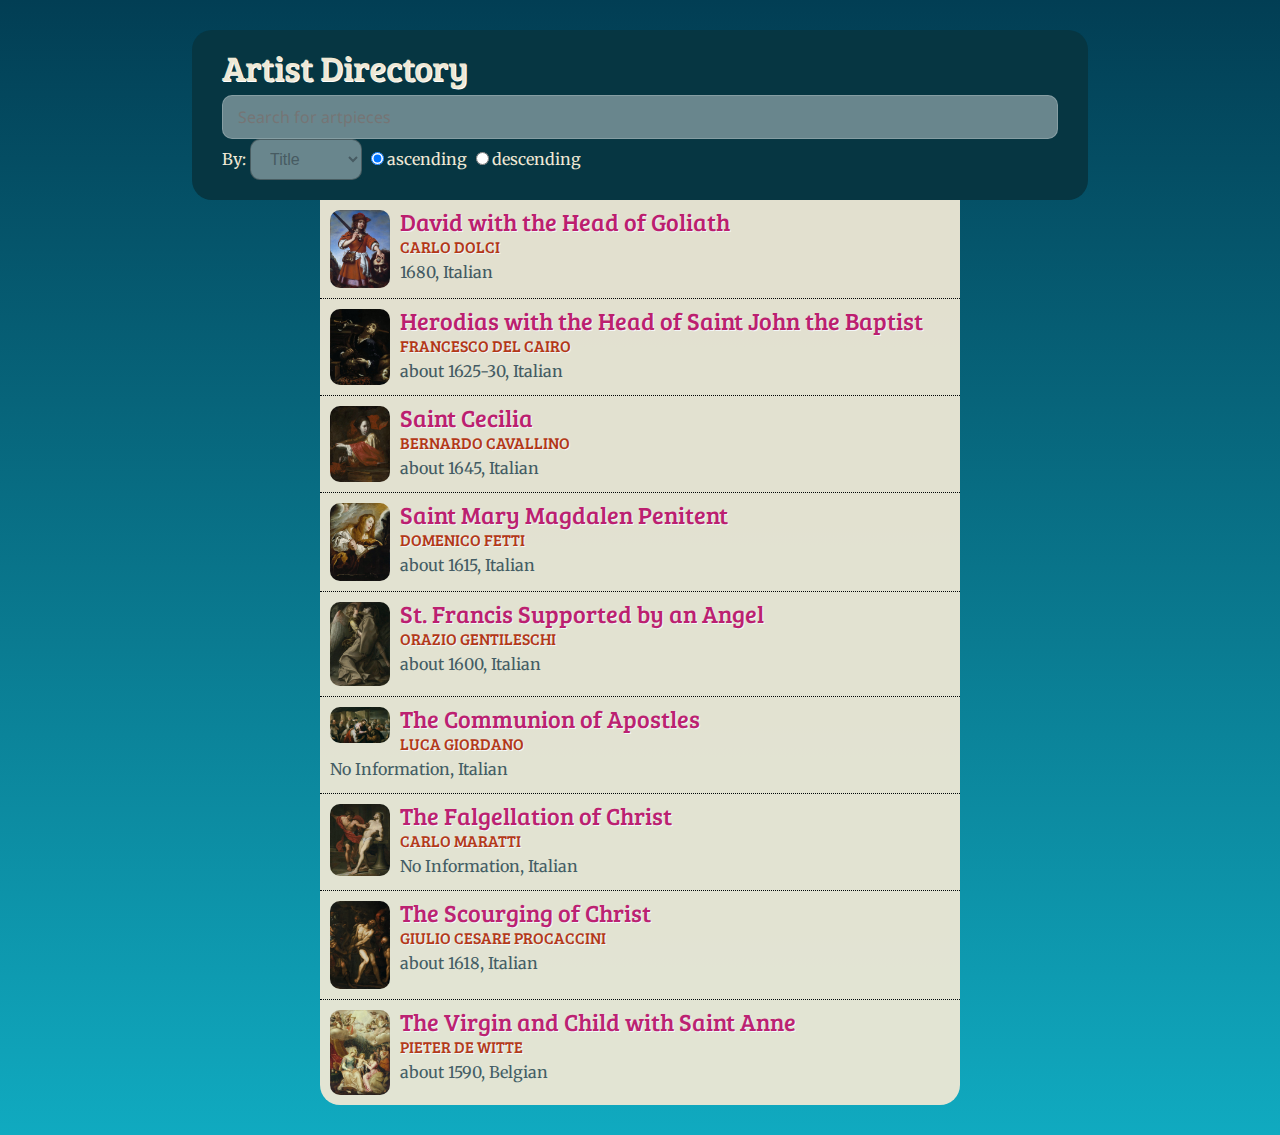
==== index.html @ dbaea30b "Initial commit" ====
<!doctype html>
<html lang="en" ng-app="vmfa">
<head>
	<meta charset="UTF-8">
	<title>Virtual Museum of Fine Art</title>
	<script src="lib/angular.min.js"></script>
	<script src="lib/angular-route.min.js"></script>
	
	<script src="js/v_app.js"></script>
	<script src="js/v_controller.js"></script>
	<link rel="stylesheet" href="css/style.css">
</head>	
<body>

<div class="main" ng-view></div>


</body>

</html>
---- css/style.css ----
/* @override 
  http://planetoftheweb.com/_/css/styles.css */

@import url("http://fonts.googleapis.com/css?family=Bree+Serif|Merriweather:400,300,700,900|Droid+Sans:400,700");

/* Reset Styles */

html, body, div, span, applet, object, iframe,
h1, h2, h3, h4, h5, h6, p, blockquote, pre,
a, abbr, acronym, address, big, cite, code,
del, dfn, em, img, ins, kbd, q, s, samp,
small, strike, strong, sub, sup, tt, var,
b, u, i, center,
dl, dt, dd, ol, ul, li,
fieldset, form, label, legend,
table, caption, tbody, tfoot, thead, tr, th, td,
article, aside, canvas, details, embed,
figure, figcaption, footer, header, hgroup,
menu, nav, output, ruby, section, summary,
time, mark, audio, video {
  margin: 0;
  padding: 0;
  border: 0;
  font: inherit;
  font-size: 100%;
  vertical-align: baseline; }

html {
  line-height: 1; }

ol, ul {
  list-style: none; }

table {
  border-collapse: collapse;
  border-spacing: 0; }

caption, th, td {
  text-align: left;
  font-weight: normal;
  vertical-align: middle; }

q, blockquote {
  quotes: none; }

  q:before, q:after, blockquote:before, blockquote:after {
    content: "";
    content: none; }

a img {
  border: none; }

article, aside, details, figcaption, figure, footer, header, hgroup, menu, nav, section, summary {
	display: block;
}

* {
  -webkit-box-sizing: border-box;
  -moz-box-sizing: border-box;
  box-sizing: border-box; }


/* Base Styles */

.cf:before,
.cf:after {
    content: " "; /* 1 */
    display: table; /* 2 */
}

.cf:after {
    clear: both;
}

html {
  background-color: #023E54; 
  background-image: url(images/fallback-gradient.png); 
  background-image: -webkit-gradient(linear, 0% 0%, 0% 100%, from(#023E54), to(#10AAC0));
  background-image: -webkit-linear-gradient(top, #023E54, #10AAC0); 
  background-image: -moz-linear-gradient(top, #023E54, #10AAC0);
  background-image: -o-linear-gradient(top, #023E54, #10AAC0);
  min-height: 100%;
  height: auto;
}

body  {
  font-family: Merriweather, serif;
  font-size: 1rem;
  line-height: 160%;
  /**zoom: 1; */
}


h1, h2, h3, h4, h5, h6 {
  font-family: 'Bree Serif', serif;
  font-weight: normal;
  color: #475b62;
  text-shadow: 1px 1px rgb(255,255,255, 1);
}

a {
  color: #145266;
  font-family: Bree Serif, serif;
}

h1 {
	color: #145266;
	font-size: 2.2rem;
	line-height: 100%;
	margin-bottom: 10px;
}

h2 {
	color: #c61c6f;
	font-size: 1.5rem;
	line-height: 100%;
	margin-bottom: 5px;
}

h3 {
	color: #bd3613;
	line-height: 100%;
	margin-bottom: 5px;
}
h4 {
	color: #bd3613;
	line-height: 100%;
	margin-bottom: 5px;
}

p {
  /*line-height: 1.3rem; */
  color: #475B62;
  margin-bottom: 10px;
  font-family: 'Merriweather';
}

a.small {
  line-height: 100%;
  font-size: .9rem;
}


/* Search Styles */

.search {
  background: #063642;
  color: #EEE8D5;
  width: 90%;
  min-width: 320px;
  max-width: 70%;
  margin: 0 auto;
  margin-top: 30px;
  border-radius: 20px;
  padding: 20px 30px;
  z-index: 20;
}

.search h1 {
  color: #EEE8D5;
}

.btn {
    display: inline-block;
    padding: 6px 12px;
    margin-bottom: 0;
    font-size: 1rem;
    line-height: 140%;
    text-align: center;
    text-decoration: none;
    white-space: nowrap;
    vertical-align: middle;
    cursor: pointer;
    border: 1px solid transparent;
    border-radius: 4px;
    background: #C61C6F;
    color: #FCF4DC;
    -webkit-user-select: none;
       -moz-user-select: none;
        -ms-user-select: none;
         -o-user-select: none;
            user-select: none;
}

.btn .btn-left {
  float: left;
  position: absolute;
}

.btn .btn-right {
  float: right;
}

.btn:hover {
    background: #09576D;
}

.search label {
  display: none;
}

.search input {
  font-family: 'Droid Sans', sans-serif;
  width: 100%;
  padding: 10px 0 10px 15px;
  font-size: 1rem;
  color: #475B62;
  background: rgba(255,255,255,0.4);
  border: 1px solid rgba(255,255,255,0.2);
  border-radius: 10px;
  outline: 0;
}

.search .formgroup input {
  border: 1px solid rgba(0,0,0,0.3);
  display: inline;
  width: auto;
}

.search label.formgroup {
  display: inline;
  width: auto;
}

.search select {
  display: inline;
  padding: 10px 0 10px 15px;
  font-size: 1rem;
  color: #475B62;
  background: rgba(255,255,255,0.4);
  border: 1px solid rgba(0,0,0,0.3);
  border-radius: 10px;
  outline: 0;
}

/* Artpiece List Styles */

.artpiece_list {
  background: #EEE8D5;
  width: 50%;
  min-width: 290px;
  max-width: 100%;
  margin: 0 auto;
  margin-bottom: 30px;
  border-radius: 0 0 20px 20px;
  opacity: .95;
  z-index: 10;
}

.artpiece_list ul {
  margin: 0;
  padding: 0;
  background: #FDF6E3;
}

.artpiece_list li {
  margin: 0;
  padding: 10px 10px 0 10px;
  border-bottom: 1px dotted black;
}

.artpiece_list a {
  display: block;
  text-decoration: none;
}

.artpiece_list li:last-child:hover {
	border-radius: 0 0 20px 20px;
}

.artpiece_list li:hover {
  background: #FDF6E3;
}

/* Artpiece detail */

.artpiece_detail {
  font-size: 1.1em;
  line-height: 160%;
  background: #EEE8D5;
  color: #0F4150;
  width: 90%;
  min-width: 320px;
  max-width: 60%;
  margin: 0 auto;
  margin-top: 30px;
  margin-bottom: 30px;
  padding: 20px 30px;
  border-radius: 10px;
  z-index: 20;
}

.artpiece img {
  display: block;
  float: left;
  width: 60px;
  -webkit-border-radius: 10px;
  border-radius: 10px;
  margin-right: 10px;
  margin-bottom: 10px;
}

.artpiece .info {
  display: block;
  float: left;
  margin-top: 20px;
}

.artpiece:last-child {
  border-bottom:none;
}

.artpiece_detail h1 {
  font-size: 1.8em;
  margin-bottom: 0;
}

.artpiece_detail img {
	width: 40%;
	margin: 0 15px 0 0;
}

.artpiece_detail .btn {
	margin: atuo;
}
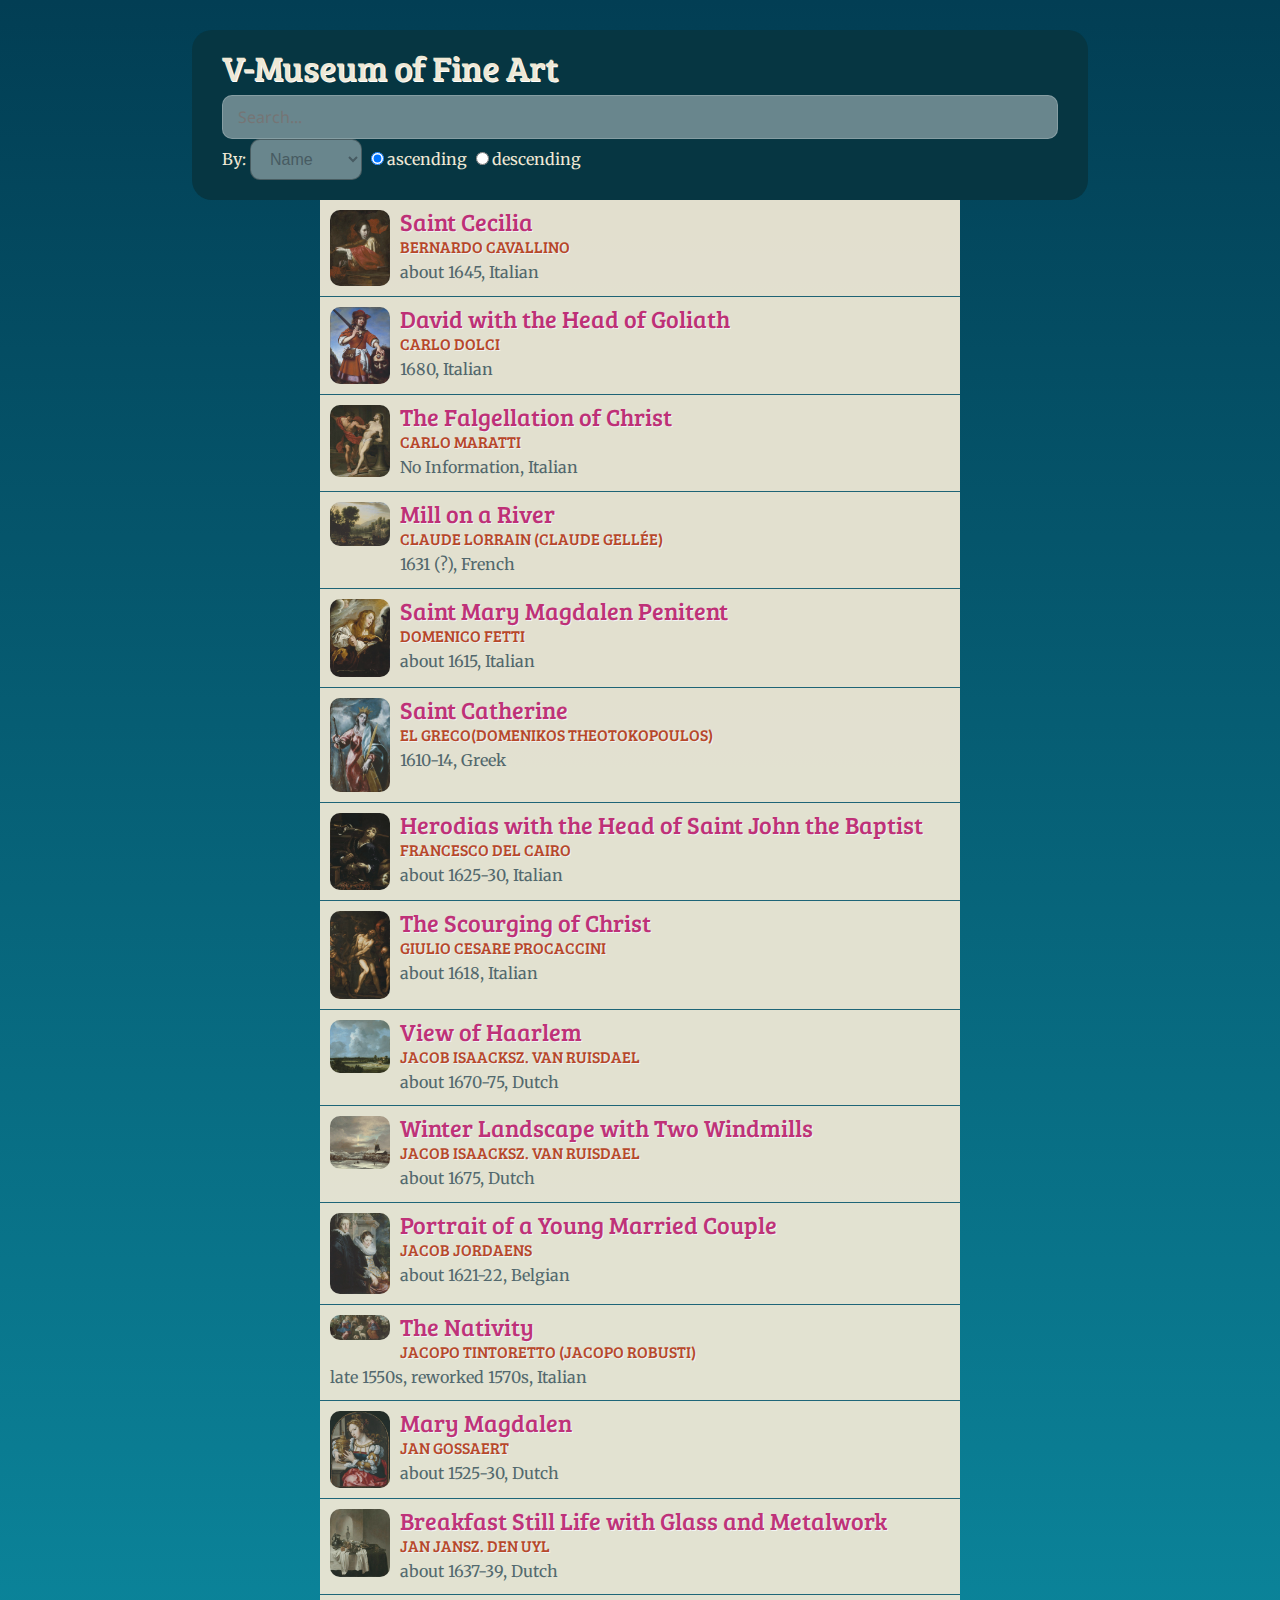
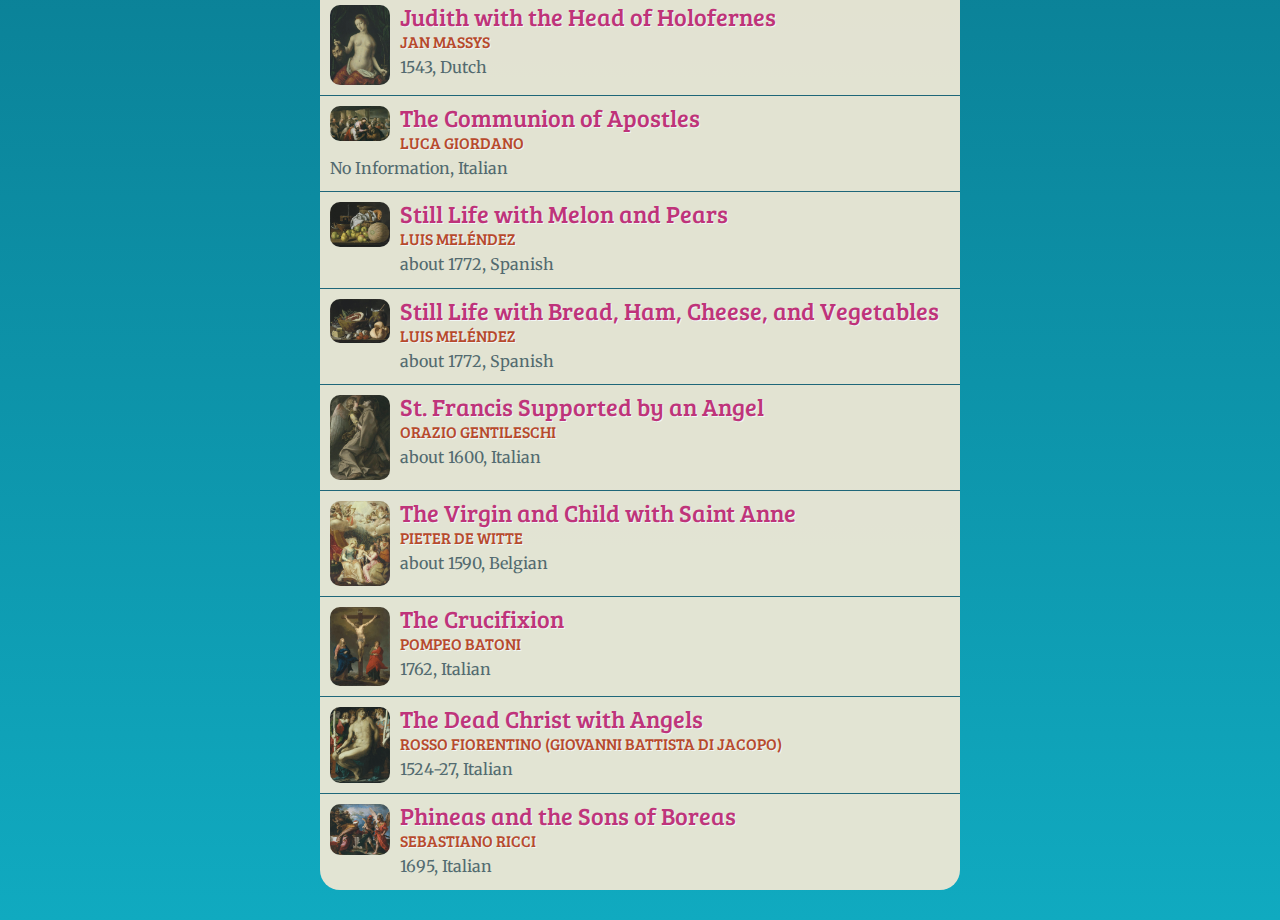
==== commit 5451f8c3: "Add list animation" ====
--- a/index.html
+++ b/index.html
@@ -5,6 +5,7 @@
 	<title>Virtual Museum of Fine Art</title>
 	<script src="lib/angular.min.js"></script>
 	<script src="lib/angular-route.min.js"></script>
+	<script src="lib/angular-animate.min.js"></script>
 	
 	<script src="js/v_app.js"></script>
 	<script src="js/v_controller.js"></script>
--- a/css/style.css
+++ b/css/style.css
@@ -43,12 +43,14 @@
 q, blockquote {
   quotes: none; }
 
-  q:before, q:after, blockquote:before, blockquote:after {
+q:before, q:after, blockquote:before, blockquote:after {
     content: "";
-    content: none; }
+    content: none; 
+}
 
 a img {
-  border: none; }
+  border: none; 
+}
 
 article, aside, details, figcaption, figure, footer, header, hgroup, menu, nav, section, summary {
 	display: block;
@@ -73,14 +75,13 @@
 }
 
 html {
-  background-color: #023E54; 
-  background-image: url(images/fallback-gradient.png); 
-  background-image: -webkit-gradient(linear, 0% 0%, 0% 100%, from(#023E54), to(#10AAC0));
-  background-image: -webkit-linear-gradient(top, #023E54, #10AAC0); 
-  background-image: -moz-linear-gradient(top, #023E54, #10AAC0);
-  background-image: -o-linear-gradient(top, #023E54, #10AAC0);
-  min-height: 100%;
-  height: auto;
+  	background-color: #023E54;
+  	background-image: -webkit-gradient(linear, 0% 0%, 0% 100%, from(#023E54), to(#10AAC0));
+  	background-image: -webkit-linear-gradient(top, #023E54, #10AAC0); 
+  	background-image: -moz-linear-gradient(top, #023E54, #10AAC0);
+  	background-image: -o-linear-gradient(top, #023E54, #10AAC0);
+  	min-height: 100%;
+  	height: auto;
 }
 
 body  {
@@ -153,13 +154,54 @@
   margin-top: 30px;
   border-radius: 20px;
   padding: 20px 30px;
-  z-index: 20;
+  z-index: 0;
 }
 
 .search h1 {
   color: #EEE8D5;
 }
 
+.search label {
+  display: none;
+}
+
+.search input {
+  font-family: 'Droid Sans', sans-serif;
+  width: 100%;
+  padding: 10px 0 10px 15px;
+  font-size: 1rem;
+  color: #475B62;
+  background: rgba(255,255,255,0.4);
+  border: 1px solid rgba(255,255,255,0.2);
+  border-radius: 10px;
+  outline: 0;
+}
+
+.search .formgroup input {
+  border: 1px solid rgba(0,0,0,0.3);
+  display: inline;
+  width: auto;
+}
+
+.search label.formgroup {
+  display: inline;
+  width: auto;
+}
+
+.search select {
+  display: inline;
+  padding: 10px 0 10px 15px;
+  font-size: 1rem;
+  color: #475B62;
+  background: rgba(255,255,255,0.4);
+  border: 1px solid rgba(0,0,0,0.3);
+  border-radius: 10px;
+  outline: 0;
+}
+
+
+/* buttons */
+ 
 .btn {
     display: inline-block;
     padding: 6px 12px;
@@ -195,43 +237,58 @@
     background: #09576D;
 }
 
-.search label {
-  display: none;
-}
-
-.search input {
-  font-family: 'Droid Sans', sans-serif;
-  width: 100%;
-  padding: 10px 0 10px 15px;
-  font-size: 1rem;
-  color: #475B62;
-  background: rgba(255,255,255,0.4);
-  border: 1px solid rgba(255,255,255,0.2);
-  border-radius: 10px;
-  outline: 0;
-}
-
-.search .formgroup input {
-  border: 1px solid rgba(0,0,0,0.3);
-  display: inline;
-  width: auto;
-}
-
-.search label.formgroup {
-  display: inline;
-  width: auto;
-}
-
-.search select {
-  display: inline;
-  padding: 10px 0 10px 15px;
-  font-size: 1rem;
-  color: #475B62;
-  background: rgba(255,255,255,0.4);
-  border: 1px solid rgba(0,0,0,0.3);
-  border-radius: 10px;
-  outline: 0;
-}
+
+#btn-box-left, #btn-box-right {
+	display: block;
+	position: absolute;
+	top: 0px;
+	width: 100px;
+	height: 100%;
+	outline: none;
+	z-index: 999;
+	
+	cursor: pointer;
+}
+
+#btn-box-left {
+	left: -75px;
+}
+
+#btn-box-right {
+	right: -75px;
+}
+
+#btn-box-left span,
+#btn-box-right span {
+	display: block;
+	position: absolute;
+	top: 50%;
+	z-index: 999;
+	width: 50px;
+	height: 50px;
+	margin-top: -25px;
+	cursor: pointer;
+	background: url("../images/assets/buttons.png") 0 0 no-repeat;
+	opacity: 0.0;
+	filter: alpha(opacity=40); /* For IE8 and earlier */
+	-webkit-transition: opacity 0.5s ease-in-out, opacity 0.5s ease-in-out;
+	transition: opacity 0.5s ease-in-out, opacity 0.5s ease-in-out;
+}
+
+#btn-box-left span {
+	left: 50px;
+}
+
+#btn-box-right span {
+	background-position:0 -50px
+}
+
+#btn-box-left:hover span,
+#btn-box-right:hover span {
+	opacity: 1.0;
+	filter: alpha(opacity=100); /* For IE8 and earlier */
+}
+
 
 /* Artpiece List Styles */
 
@@ -244,7 +301,7 @@
   margin-bottom: 30px;
   border-radius: 0 0 20px 20px;
   opacity: .95;
-  z-index: 10;
+  z-index: 0;
 }
 
 .artpiece_list ul {
@@ -256,7 +313,12 @@
 .artpiece_list li {
   margin: 0;
   padding: 10px 10px 0 10px;
-  border-bottom: 1px dotted black;
+  border-bottom: 1px solid #09576D;
+  opacity: 0.9;
+  -webkit-transition: all 0.3s ease-out;
+  -moz-transition: all 0.3s ease-out;
+  -o-transition: all 0.3s ease-out;
+  transition: all 0.3s ease-out;
 }
 
 .artpiece_list a {
@@ -270,24 +332,31 @@
 
 .artpiece_list li:hover {
   background: #FDF6E3;
-}
+  opacity: 1;
+  -webkit-transform: scale(1.005);
+  -moz-transform: scale(1.005);
+  -o-transform: scale(1.005);
+  transform: scale(1.005);
+}
+
 
 /* Artpiece detail */
 
 .artpiece_detail {
-  font-size: 1.1em;
-  line-height: 160%;
-  background: #EEE8D5;
-  color: #0F4150;
-  width: 90%;
-  min-width: 320px;
-  max-width: 60%;
-  margin: 0 auto;
-  margin-top: 30px;
-  margin-bottom: 30px;
-  padding: 20px 30px;
-  border-radius: 10px;
-  z-index: 20;
+	position: relative;
+  	font-size: 1.1em;
+  	line-height: 160%;
+  	background: #EEE8D5;
+  	color: #0F4150;
+  	width: 90%;
+  	min-width: 320px;
+  	max-width: 60%;
+  	margin: 0 auto;
+  	margin-top: 30px;
+  	margin-bottom: 30px;
+  	padding: 20px 30px;
+  	border-radius: 10px;
+  	z-index: 0;
 }
 
 .artpiece img {
@@ -310,6 +379,25 @@
   border-bottom:none;
 }
 
+/* artpiece animation */
+
+.artpiece.ng-enter.ng-enter-active,
+.artpiece.ng-leave {
+  opacity: 1;
+  height: 80px;
+  overflow: hidden;
+}
+
+.artpiece.ng-leave.ng-leave-active,
+.artpiece.ng-enter {
+  opacity: 0;
+  height: 0;
+  overflow: hidden;
+}
+
+
+/* artpiece detail */
+
 .artpiece_detail h1 {
   font-size: 1.8em;
   margin-bottom: 0;
@@ -322,4 +410,4 @@
 
 .artpiece_detail .btn {
 	margin: atuo;
-}+}
